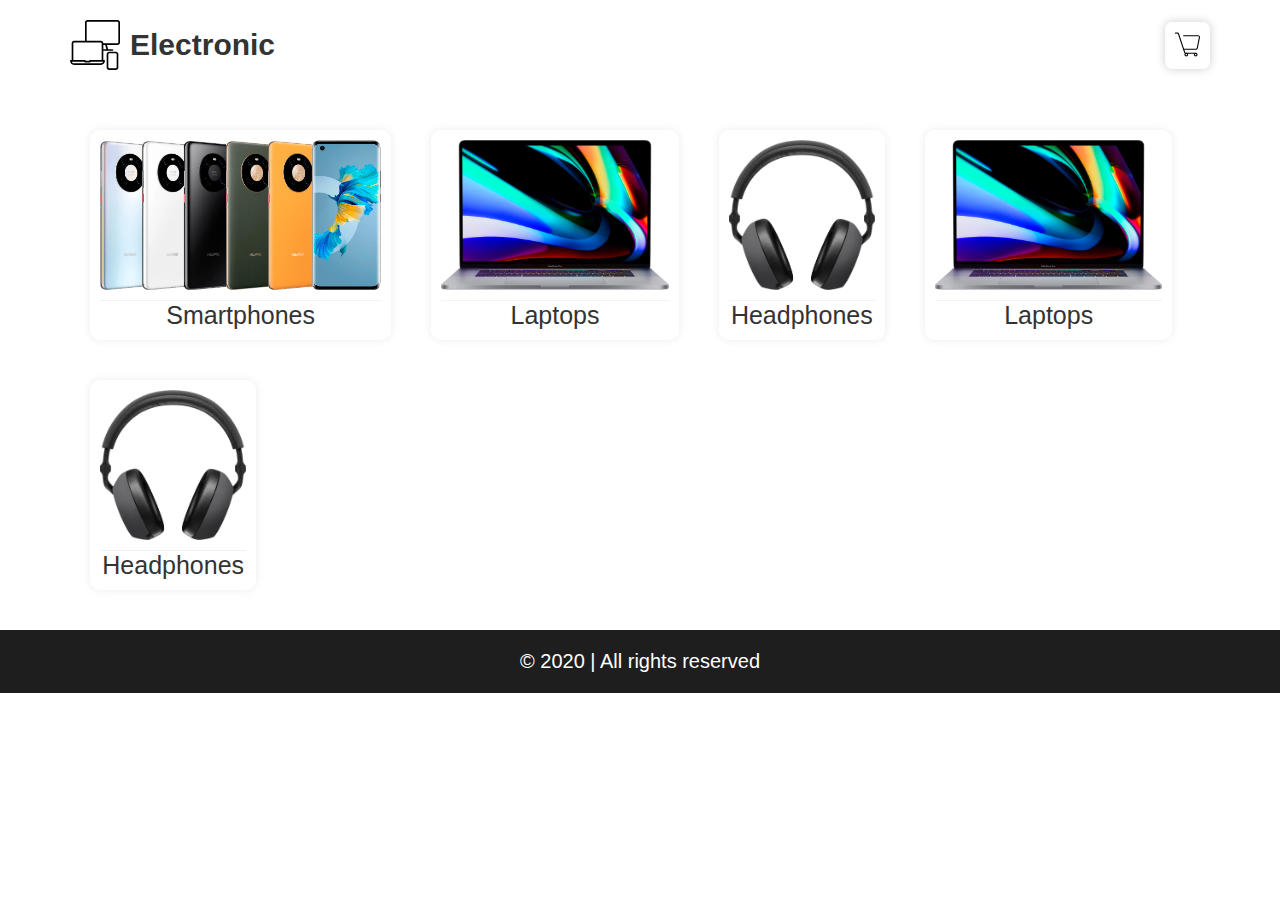
==== index.html @ 08a70909 "Feat(index.html): added index and cards(types for it)" ====
<!DOCTYPE html>
<html lang="en">

<head>
    <meta charset="UTF-8">
    <meta name="viewport" content="width=device-width, initial-scale=1">
    <title>Electronic</title>
    <link rel="stylesheet" href="css/main.css">
    <link rel="stylesheet" href="css/index/index.css">
    <link rel="shortcut icon" type="image/x-icon" href="images/favicon.svg">
</head>

<body>
    <header class="header">
        <div class="container">
            <div class="row">
                <a href="index.html" class="header__logo-link">
                    <img src="images/favicon.svg" class="header__logo">
                    <h2 class="header__title">Electronic</h2>
                </a>
                <a href="cart.html" class="header__cart" id="header__cart">
                    <img src="images/shopping-cart.svg" width="25px">
                </a>
            </div>
        </div>
    </header>
    <main class="main">
        <div class="container">
            <div class="wrapper" id="app">
            </div>
        </div>
    </main>
    <footer class="footer">
        <div class="container">
            © 2020 | All rights reserved
        </div>
    </footer>

    <script src="scripts/index.js"></script>
</body>

</html>
---- css/main.css ----
* {
    font-family: 'Roboto Light', sans-serif;
    font-weight: 300;
    box-sizing: border-box;
    padding: 0;
    margin: 0;
}
body{
    overflow-x: hidden;
}
html{
    font-size: 10px;
}

.header .row
{
    display: -webkit-flex;
    display: -moz-flex;
    display: -ms-flex;
    display: -o-flex;
    display: flex;
    
    -webkit-flex-direction: row;
    -moz-flex-direction: row;
    -ms-flex-direction: row;
    -o-flex-direction: row;
    flex-direction: row;
    
    justify-content: space-between;
    
    width: 100%;
    
    padding: 20px 0;    
    
    -ms-align-items: center;
    align-items: center;
}
.header__logo-link{
    display: -webkit-flex;
    display: -moz-flex;
    display: -ms-flex;
    display: -o-flex;
    display: flex;
    
    -webkit-flex-direction: row;
    -moz-flex-direction: row;
    -ms-flex-direction: row;
    -o-flex-direction: row;
    flex-direction: row;
    
    justify-content: center;
    
    -ms-align-items: center;
    align-items: center;
    
    text-align: center;    
    text-decoration: none;
    
}
.header__logo
{
    width: 50px;
    margin-right: 10px;
}
.header__cart svg
{
    display: block;
    width: inherit;
    height: inherit;
    pointer-events: none;
    background-color: #000;
}
.header__title
{
    margin-right: auto;
    font-weight: 900;
    font-size: 3rem;
    color: #333;
}

.header__cart
{
    cursor: pointer;
    text-decoration: none;
    text-transform: none;
    text-align: center;
    
    margin-left: auto;
    box-shadow: 0 0 10px rgba(0, 0, 0, .2);
    padding: 10px;
    border-radius: 7px;
    
    background-color: #fff;
    
    -webkit-transition: 0.2s all;
    -o-transition: 0.2s all;
    transition: 0.2s all;
}
.header__cart:hover{
    background-color:  #FF4F3B;
}
.header__cart:active{
    transform: scale(0.95);
}
.header__cart img path
{
    fill: red;
    color: red;
}
.container{
    width: 100%;
    max-width: 1200px;
    margin: auto;
    text-align: center;
    
    display: -webkit-flex;
    display: -moz-flex;
    display: -ms-flex;
    display: -o-flex;
    display: flex;
    
    justify-content: center;
    
    -ms-align-items: center;
    align-items: center;
    
    -webkit-flex-direction: column;
    -moz-flex-direction: column;
    -ms-flex-direction: column;
    -o-flex-direction: column;
    flex-direction: column;
}

button:focus{
    outline: none;
}

.footer{
    background-color: #1E1E1E;
    padding: 20px 0;
    margin: auto;
    
    font-size: 2rem;
    text-align: center;
    color: white;
    
    display: -webkit-flex;
    display: -moz-flex;
    display: -ms-flex;
    display: -o-flex;
    display: flex;
    
    justify-content: center;
    
    -ms-align-items: center;
    align-items: center;
    
    text-align: center;
}

@media (max-width: 576px)
{
    .container{
        width: 100%;
        max-width: 100%;
    }
}

@media (max-width: 768px)
{
    .container{
        max-width: 540px;
    }
}

@media (max-width: 992px)
{
    .container{
        max-width: 720px;
    }
}

@media (max-width: 1200px)
{
    .container{
        max-width: 960px;
    }
}

@media (max-width: 1400px)
{
    .container{
        max-width: 1140px;
    }
}

@media (min-width: 1400px)
{
    .container{
        max-width: 1320px;
    }
}
---- css/index/index.css ----
.wrapper{
    display: -webkit-flex;
    display: -moz-flex;
    display: -ms-flex;
    display: -o-flex;
    display: flex;
    
    -webkit-flex-direction: row;
    -moz-flex-direction: row;
    -ms-flex-direction: row;
    -o-flex-direction: row;
    flex-direction: row;
    
    -webkit-flex-wrap: wrap;
    -moz-flex-wrap: wrap;
    -ms-flex-wrap: wrap;
    -o-flex-wrap: wrap;
    flex-wrap: wrap;
    
    width: 100%;
    
    margin: auto;
    
    padding: 20px 0;
}
.card{
    display: -webkit-flex;
    display: -moz-flex;
    display: -ms-flex;
    display: -o-flex;
    display: flex;
    
    -webkit-flex-direction: column;
    -moz-flex-direction: column;
    -ms-flex-direction: column;
    -o-flex-direction: column;
    flex-direction: column;
    
    justify-content: center;
    
    -ms-align-items: center;
    align-items: center;
    text-align: center;
    
    margin: auto;
    margin: 20px;
    
    text-transform: none;
    
    text-decoration: none;
    
    padding: 10px;
    
    cursor: pointer;
    
    -webkit-transition: 0.2s all;
    -o-transition: 0.2s all;
    transition: 0.2s all;
    
     box-shadow: 0 0 10px rgba(0, 0, 0, 0.08);
    border-radius: 10px;
}
.card:hover{
    box-shadow: 0 0 10px rgba(0, 0, 0, 0.1);
}
.card__img{
    height: 150px;
    object-fit: contain;
    overflow: hidden;
}

.card__title{
    width: 100%;
    border-top: 1px solid rgba(0, 0, 0, 0.05);
    color: #333;
    font-size: 2.5rem;
    font-weight: 400;
    margin-top: 10px;
}
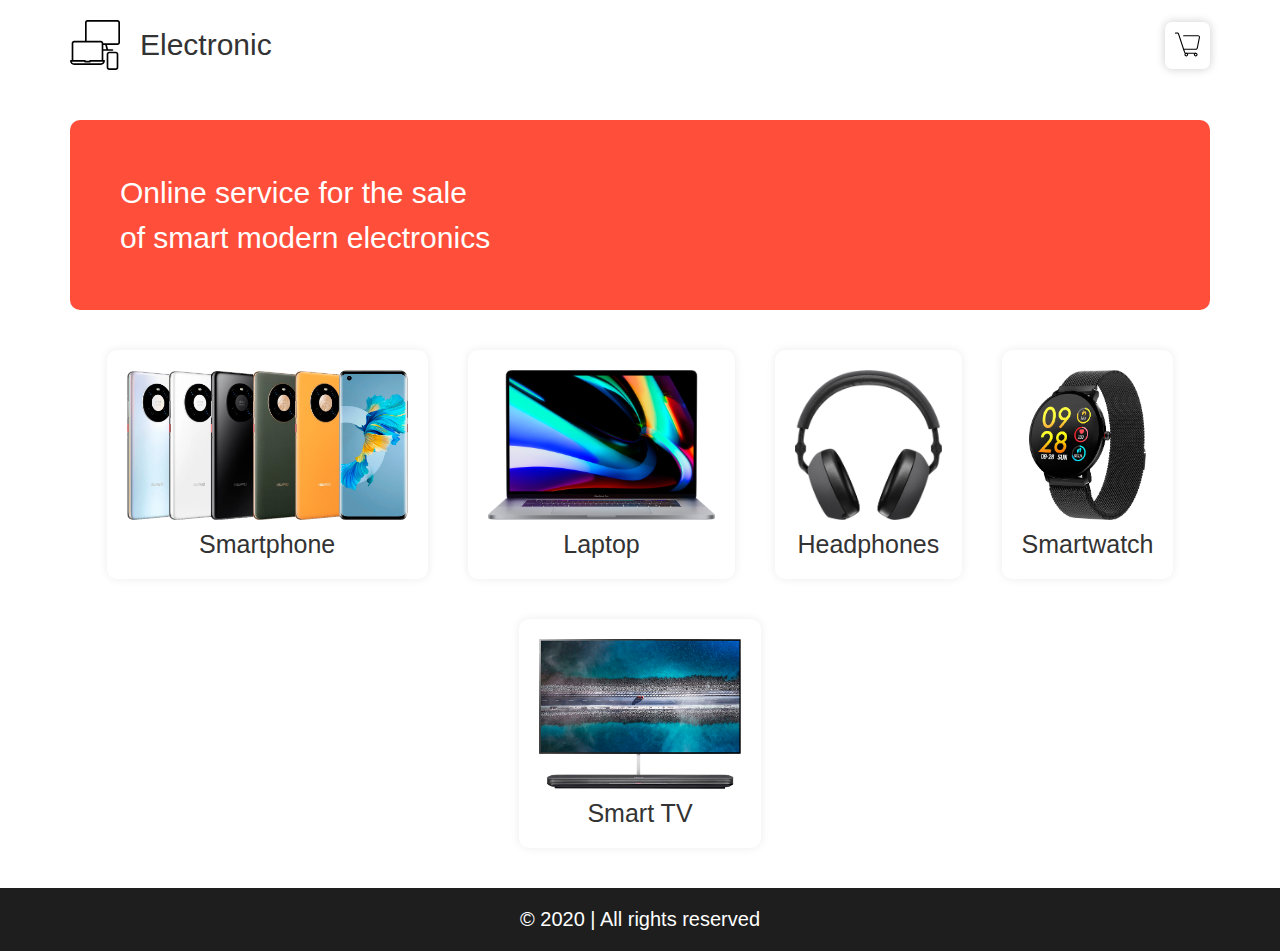
==== commit f576db11: "Fixed lots of styles + adaptives; Added Laptop.json template;" ====
--- a/index.html
+++ b/index.html
@@ -4,7 +4,7 @@
 <head>
     <meta charset="UTF-8">
     <meta name="viewport" content="width=device-width, initial-scale=1">
-    <title>Electronic</title>
+    <title>Electronic. Main</title>
     <link rel="stylesheet" href="css/main.css">
     <link rel="stylesheet" href="css/index/index.css">
     <link rel="shortcut icon" type="image/x-icon" href="images/favicon.svg">
@@ -24,18 +24,28 @@
             </div>
         </div>
     </header>
+
     <main class="main">
         <div class="container">
-            <div class="wrapper" id="app">
+
+            <div class="promo">
+                <div class="promo__title">
+                    Online service for the sale <br>of smart modern electronics
+                </div>
             </div>
+
+            <div class="wrapper" id="app"></div>
+
         </div>
     </main>
+
     <footer class="footer">
         <div class="container">
             © 2020 | All rights reserved
         </div>
     </footer>
 
+
     <script src="scripts/index.js"></script>
 </body>
 
--- a/css/main.css
+++ b/css/main.css
@@ -1,19 +1,75 @@
+/* base settings */
 * {
-    font-family: 'Roboto Light', sans-serif;
-    font-weight: 300;
+    font-family: 'Roboto Condensed', sans-serif;
     box-sizing: border-box;
     padding: 0;
     margin: 0;
 }
+
 body{
     overflow-x: hidden;
 }
+
 html{
     font-size: 10px;
 }
 
-.header .row
-{
+button:focus{
+    outline: none;
+}
+
+.container{ 
+    max-width: 1320px;
+    
+    margin: auto;
+    text-align: center;
+    
+    display: -webkit-flex;
+    display: -moz-flex;
+    display: -ms-flex;
+    display: -o-flex;
+    display: flex;
+    
+    justify-content: center;
+    
+    -ms-align-items: center;
+    align-items: center;
+    
+    -webkit-flex-direction: column;
+    -moz-flex-direction: column;
+    -ms-flex-direction: column;
+    -o-flex-direction: column;
+    flex-direction: column;
+}
+
+.row
+{
+    width: 100%;
+    
+    display: -webkit-flex;
+    display: -moz-flex;
+    display: -ms-flex;
+    display: -o-flex;
+    display: flex;
+    
+    -ms-align-items: center;
+    align-items: center;
+    justify-content: space-around;
+    -webkit-flex-wrap: wrap;
+    -moz-flex-wrap: wrap;
+    -ms-flex-wrap: wrap;
+    -o-flex-wrap: wrap;
+    flex-wrap: wrap;
+
+}
+
+/* styles for all the application*/
+
+.header{
+    padding: 20px 0;
+}
+
+.header__logo-link{
     display: -webkit-flex;
     display: -moz-flex;
     display: -ms-flex;
@@ -26,28 +82,6 @@
     -o-flex-direction: row;
     flex-direction: row;
     
-    justify-content: space-between;
-    
-    width: 100%;
-    
-    padding: 20px 0;    
-    
-    -ms-align-items: center;
-    align-items: center;
-}
-.header__logo-link{
-    display: -webkit-flex;
-    display: -moz-flex;
-    display: -ms-flex;
-    display: -o-flex;
-    display: flex;
-    
-    -webkit-flex-direction: row;
-    -moz-flex-direction: row;
-    -ms-flex-direction: row;
-    -o-flex-direction: row;
-    flex-direction: row;
-    
     justify-content: center;
     
     -ms-align-items: center;
@@ -73,7 +107,8 @@
 .header__title
 {
     margin-right: auto;
-    font-weight: 900;
+    margin-left: 10px;
+    font-weight: 400;
     font-size: 3rem;
     color: #333;
 }
@@ -96,33 +131,34 @@
     -o-transition: 0.2s all;
     transition: 0.2s all;
 }
+
 .header__cart:hover{
     background-color:  #FF4F3B;
 }
+
 .header__cart:active{
     transform: scale(0.95);
 }
-.header__cart img path
-{
-    fill: red;
-    color: red;
-}
-.container{
+.main
+{
+    margin-top: 30px;
+}
+
+.promo{
     width: 100%;
-    max-width: 1200px;
     margin: auto;
-    text-align: center;
-    
-    display: -webkit-flex;
-    display: -moz-flex;
-    display: -ms-flex;
-    display: -o-flex;
-    display: flex;
-    
-    justify-content: center;
-    
-    -ms-align-items: center;
-    align-items: center;
+    padding: 50px;
+    border-radius: 10px;
+    
+    background-color: #FF4F3B;
+    
+    color: white;
+    
+    display: -webkit-flex;
+    display: -moz-flex;
+    display: -ms-flex;
+    display: -o-flex;
+    display: flex;
     
     -webkit-flex-direction: column;
     -moz-flex-direction: column;
@@ -131,11 +167,15 @@
     flex-direction: column;
 }
 
-button:focus{
-    outline: none;
-}
-
+.promo__title{
+    font-size: 3rem;
+    text-align: left;
+    margin-right: auto;
+    line-height: 4.5rem;
+    font-weight: 400;
+}
 .footer{
+    width: 100%;
     background-color: #1E1E1E;
     padding: 20px 0;
     margin: auto;
@@ -158,11 +198,23 @@
     text-align: center;
 }
 
-@media (max-width: 576px)
-{
+/* adaptive */
+
+@media (max-width: 1400px) {
     .container{
-        width: 100%;
-        max-width: 100%;
+        max-width: 1140px;
+    }
+}
+@media (max-width: 1200px) {
+    .container {
+        max-width: 960px;
+    }
+}
+
+@media (max-width: 992px)
+{
+    .container{
+        max-width: 720px;
     }
 }
 
@@ -173,30 +225,14 @@
     }
 }
 
-@media (max-width: 992px)
-{
-    .container{
-        max-width: 720px;
-    }
-}
-
-@media (max-width: 1200px)
-{
-    .container{
-        max-width: 960px;
-    }
-}
-
-@media (max-width: 1400px)
-{
-    .container{
-        max-width: 1140px;
-    }
-}
-
-@media (min-width: 1400px)
-{
-    .container{
-        max-width: 1320px;
-    }
-}+@media (max-width: 576px) {
+    .container {
+        max-width: 90%;
+    }
+}
+
+
+
+
+
+
--- a/css/index/index.css
+++ b/css/index/index.css
@@ -1,27 +1,29 @@
+
+
 .wrapper{
     display: -webkit-flex;
     display: -moz-flex;
     display: -ms-flex;
     display: -o-flex;
     display: flex;
-    
-    -webkit-flex-direction: row;
-    -moz-flex-direction: row;
-    -ms-flex-direction: row;
-    -o-flex-direction: row;
-    flex-direction: row;
-    
+
     -webkit-flex-wrap: wrap;
     -moz-flex-wrap: wrap;
     -ms-flex-wrap: wrap;
     -o-flex-wrap: wrap;
     flex-wrap: wrap;
+
+    align-items: center;
+    justify-content: space-between;
     
-    width: 100%;
-    
-    margin: auto;
+    height: 100%;
     
     padding: 20px 0;
+    
+    -ms-align-items: center;
+    align-items: center;
+    
+    justify-content: center;
 }
 .card{
     display: -webkit-flex;
@@ -49,7 +51,7 @@
     
     text-decoration: none;
     
-    padding: 10px;
+    padding: 20px;
     
     cursor: pointer;
     
@@ -71,9 +73,8 @@
 
 .card__title{
     width: 100%;
-    border-top: 1px solid rgba(0, 0, 0, 0.05);
     color: #333;
     font-size: 2.5rem;
     font-weight: 400;
     margin-top: 10px;
-}+}
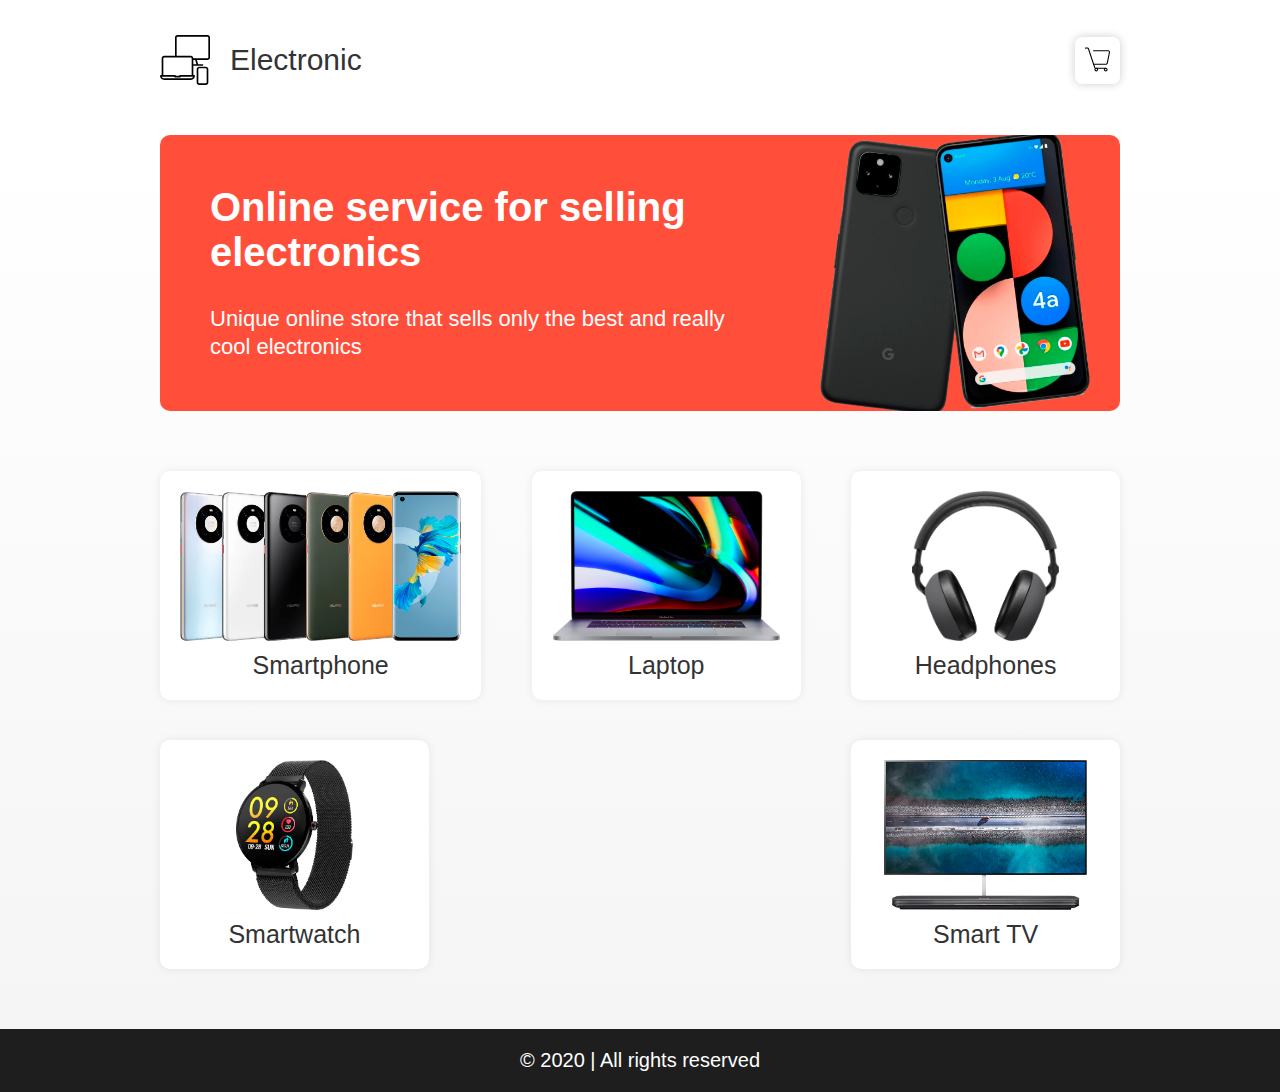
==== commit bc309313: "Beautify Promo section + adaptive" ====
--- a/index.html
+++ b/index.html
@@ -30,8 +30,11 @@
 
             <div class="promo">
                 <div class="promo__title">
-                    Online service for the sale <br>of smart modern electronics
+                    Online service for selling electronics
                 </div>
+                <p class="promo__text">
+                    Unique online store that sells only the best and really cool electronics
+                </p>
             </div>
 
             <div class="wrapper" id="app"></div>
--- a/css/main.css
+++ b/css/main.css
@@ -6,35 +6,36 @@
     margin: 0;
 }
 
-body{
+body {
+    padding-top: 15px;
     overflow-x: hidden;
 }
 
-html{
+html {
     font-size: 10px;
 }
 
-button:focus{
+button:focus {
     outline: none;
 }
 
-.container{ 
+.container {
     max-width: 1320px;
-    
+
     margin: auto;
     text-align: center;
-    
-    display: -webkit-flex;
-    display: -moz-flex;
-    display: -ms-flex;
-    display: -o-flex;
-    display: flex;
-    
+
+    display: -webkit-flex;
+    display: -moz-flex;
+    display: -ms-flex;
+    display: -o-flex;
+    display: flex;
+
     justify-content: center;
-    
-    -ms-align-items: center;
-    align-items: center;
-    
+
+    -ms-align-items: center;
+    align-items: center;
+
     -webkit-flex-direction: column;
     -moz-flex-direction: column;
     -ms-flex-direction: column;
@@ -42,16 +43,15 @@
     flex-direction: column;
 }
 
-.row
-{
-    width: 100%;
-    
-    display: -webkit-flex;
-    display: -moz-flex;
-    display: -ms-flex;
-    display: -o-flex;
-    display: flex;
-    
+.row {
+    width: 100%;
+
+    display: -webkit-flex;
+    display: -moz-flex;
+    display: -ms-flex;
+    display: -o-flex;
+    display: flex;
+
     -ms-align-items: center;
     align-items: center;
     justify-content: space-around;
@@ -65,47 +65,47 @@
 
 /* styles for all the application*/
 
-.header{
+.header {
     padding: 20px 0;
 }
 
-.header__logo-link{
-    display: -webkit-flex;
-    display: -moz-flex;
-    display: -ms-flex;
-    display: -o-flex;
-    display: flex;
-    
+.header__logo-link {
+    display: -webkit-flex;
+    display: -moz-flex;
+    display: -ms-flex;
+    display: -o-flex;
+    display: flex;
+
     -webkit-flex-direction: row;
     -moz-flex-direction: row;
     -ms-flex-direction: row;
     -o-flex-direction: row;
     flex-direction: row;
-    
+
     justify-content: center;
-    
-    -ms-align-items: center;
-    align-items: center;
-    
-    text-align: center;    
+
+    -ms-align-items: center;
+    align-items: center;
+
+    text-align: center;
     text-decoration: none;
-    
-}
-.header__logo
-{
+
+}
+
+.header__logo {
     width: 50px;
     margin-right: 10px;
 }
-.header__cart svg
-{
+
+.header__cart svg {
     display: block;
     width: inherit;
     height: inherit;
     pointer-events: none;
     background-color: #000;
 }
-.header__title
-{
+
+.header__title {
     margin-right: auto;
     margin-left: 10px;
     font-weight: 400;
@@ -113,114 +113,162 @@
     color: #333;
 }
 
-.header__cart
-{
+.header__cart {
     cursor: pointer;
     text-decoration: none;
     text-transform: none;
     text-align: center;
-    
+
     margin-left: auto;
     box-shadow: 0 0 10px rgba(0, 0, 0, .2);
     padding: 10px;
     border-radius: 7px;
-    
+
     background-color: #fff;
-    
+
     -webkit-transition: 0.2s all;
     -o-transition: 0.2s all;
     transition: 0.2s all;
 }
 
-.header__cart:hover{
-    background-color:  #FF4F3B;
-}
-
-.header__cart:active{
+.header__cart:hover {
+    background-color: #FF4F3B;
+}
+
+.header__cart:active {
     transform: scale(0.95);
 }
-.main
-{
+
+.main {
+    width: 100%;
     margin-top: 30px;
-}
-
-.promo{
+    background: linear-gradient(180deg, rgba(245, 245, 245, 0) 1.04%, #f5f5f5 100%)
+}
+
+.wrapper {
+    display: -webkit-flex;
+    display: -moz-flex;
+    display: -ms-flex;
+    display: -o-flex;
+    display: flex;
+
+    -webkit-flex-wrap: wrap;
+    -moz-flex-wrap: wrap;
+    -ms-flex-wrap: wrap;
+    -o-flex-wrap: wrap;
+    flex-wrap: wrap;
+
+    align-items: center;
+    justify-content: space-between;
+
+    -ms-align-items: center;
+    align-items: center;
+    width: 100%;
+
+    margin-top: 40px;
+    margin-bottom: 40px;
+}
+
+.promo {
     width: 100%;
     margin: auto;
     padding: 50px;
     border-radius: 10px;
-    
+
     background-color: #FF4F3B;
-    
+
     color: white;
-    
-    display: -webkit-flex;
-    display: -moz-flex;
-    display: -ms-flex;
-    display: -o-flex;
-    display: flex;
-    
+
+    display: -webkit-flex;
+    display: -moz-flex;
+    display: -ms-flex;
+    display: -o-flex;
+    display: flex;
+
     -webkit-flex-direction: column;
     -moz-flex-direction: column;
     -ms-flex-direction: column;
     -o-flex-direction: column;
     flex-direction: column;
-}
-
-.promo__title{
-    font-size: 3rem;
+
+    background-image: url(../images/bgc.png);
+    background-size: 270px;
+    background-position: right 30px center;
+    background-repeat: no-repeat;
+}
+
+.promo__title {
+    font-size: 4rem;
     text-align: left;
     margin-right: auto;
     line-height: 4.5rem;
-    font-weight: 400;
-}
-.footer{
+    font-weight: 900;
+    max-width: 70%;
+    margin-bottom: 20px;
+}
+
+.promo__text {
+    margin-top: 10px;
+    font-size: 2.2rem;
+    text-align: left;
+    margin-right: auto;
+    line-height: 2.8rem;
+    font-weight: 300;
+    max-width: 550px;
+}
+
+.footer {
     width: 100%;
     background-color: #1E1E1E;
     padding: 20px 0;
     margin: auto;
-    
+
     font-size: 2rem;
     text-align: center;
     color: white;
-    
-    display: -webkit-flex;
-    display: -moz-flex;
-    display: -ms-flex;
-    display: -o-flex;
-    display: flex;
-    
+
+    display: -webkit-flex;
+    display: -moz-flex;
+    display: -ms-flex;
+    display: -o-flex;
+    display: flex;
+
     justify-content: center;
-    
-    -ms-align-items: center;
-    align-items: center;
-    
+
+    -ms-align-items: center;
+    align-items: center;
+
     text-align: center;
 }
 
 /* adaptive */
 
 @media (max-width: 1400px) {
-    .container{
+    .container {
         max-width: 1140px;
     }
 }
+
+@media (max-width: 1366px) {
+    .container {
+        max-width: 960px;
+    }
+}
+
 @media (max-width: 1200px) {
     .container {
-        max-width: 960px;
-    }
-}
-
-@media (max-width: 992px)
-{
-    .container{
+        max-width: 940px;
+    }
+}
+
+@media (max-width: 992px) {
+    .container {
         max-width: 720px;
     }
 }
 
-@media (max-width: 768px)
-{
-    .container{
+@media (max-width: 768px) {
+    .container {
         max-width: 540px;
     }
 }
@@ -229,10 +277,14 @@
     .container {
         max-width: 90%;
     }
-}
-
-
-
-
-
-
+
+    .promo {
+        background-size: 250px;
+        background-position: right 10px center;
+    }
+    .promo__title{
+        font-size: 3rem;
+    }
+    .promo__text{
+        max-width: 200px;
+    }
--- a/css/index/index.css
+++ b/css/index/index.css
@@ -1,31 +1,5 @@
-
-
-.wrapper{
-    display: -webkit-flex;
-    display: -moz-flex;
-    display: -ms-flex;
-    display: -o-flex;
-    display: flex;
-
-    -webkit-flex-wrap: wrap;
-    -moz-flex-wrap: wrap;
-    -ms-flex-wrap: wrap;
-    -o-flex-wrap: wrap;
-    flex-wrap: wrap;
-
-    align-items: center;
-    justify-content: space-between;
-    
-    height: 100%;
-    
-    padding: 20px 0;
-    
-    -ms-align-items: center;
-    align-items: center;
-    
-    justify-content: center;
-}
 .card{
+    background-color: white;
     display: -webkit-flex;
     display: -moz-flex;
     display: -ms-flex;
@@ -45,7 +19,7 @@
     text-align: center;
     
     margin: auto;
-    margin: 20px;
+    margin: 20px 0;
     
     text-transform: none;
     
@@ -59,8 +33,10 @@
     -o-transition: 0.2s all;
     transition: 0.2s all;
     
-     box-shadow: 0 0 10px rgba(0, 0, 0, 0.08);
+    box-shadow: 0 0 10px rgba(0, 0, 0, 0.08);
     border-radius: 10px;
+    
+    flex-basis: 28%;
 }
 .card:hover{
     box-shadow: 0 0 10px rgba(0, 0, 0, 0.1);
@@ -78,3 +54,20 @@
     font-weight: 400;
     margin-top: 10px;
 }
+
+@media (orientation: portrait)
+{
+    .card{
+        margin: auto;
+        flex-basis: 48%;
+        width: 48%;
+        margin-top: 10px;
+    }
+    .card__img
+    {
+        width: 100%;
+        height: 150px;
+        object-fit: contain;
+        overflow: hidden;
+    }
+}
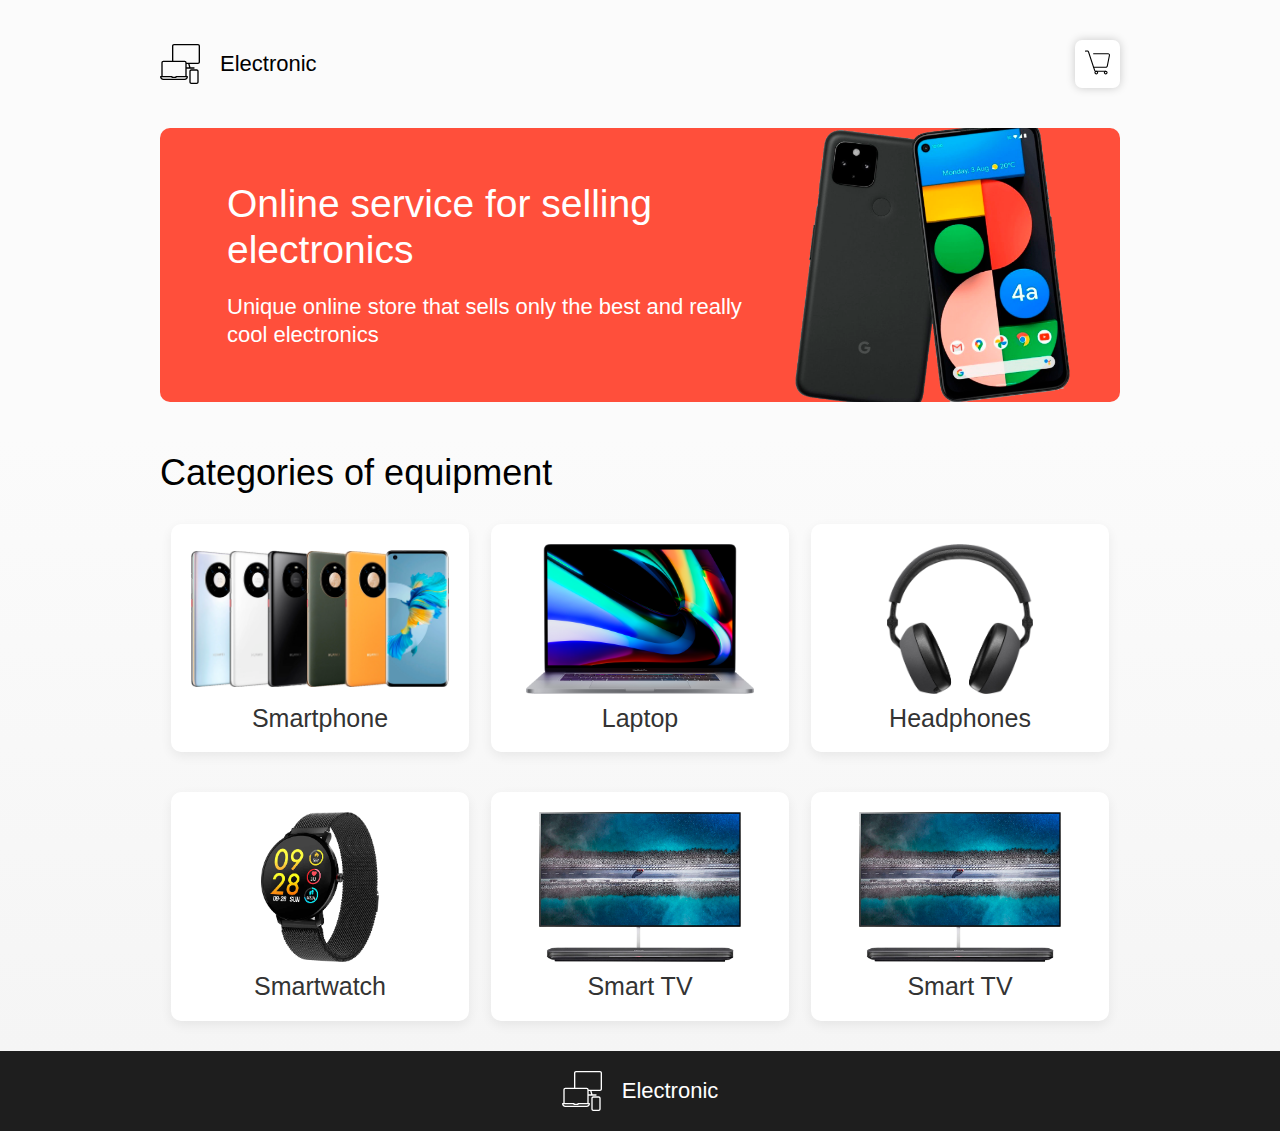
==== commit 3ea35009: "Adaptive for everyone + addings to smrtphone & laptop . json" ====
--- a/index.html
+++ b/index.html
@@ -6,7 +6,7 @@
     <meta name="viewport" content="width=device-width, initial-scale=1">
     <title>Electronic. Main</title>
     <link rel="stylesheet" href="css/main.css">
-    <link rel="stylesheet" href="css/index/index.css">
+    <link rel="stylesheet" href="css/index.css">
     <link rel="shortcut icon" type="image/x-icon" href="images/favicon.svg">
 </head>
 
@@ -24,27 +24,37 @@
             </div>
         </div>
     </header>
-
-    <main class="main">
-        <div class="container">
-
-            <div class="promo">
+    <div class="container">
+        <div class="promo">
+            <div class="promo__text">
                 <div class="promo__title">
                     Online service for selling electronics
                 </div>
-                <p class="promo__text">
+                <p class="promo__description">
                     Unique online store that sells only the best and really cool electronics
                 </p>
             </div>
-
+        </div>
+    </div>
+    <main class="main">
+        <div class="container">
+            <div class="main__heading">
+                <h2 class="main__title">Categories of equipment</h2>
+            </div>
+        </div>
+        <div class="container">
             <div class="wrapper" id="app"></div>
-
         </div>
     </main>
 
     <footer class="footer">
         <div class="container">
-            © 2020 | All rights reserved
+            <div class="row">
+                <a href="index.html" class="header__logo-link">
+                    <img src="images/favicon-white.svg" class="header__logo">
+                    <h2 class="header__title">Electronic</h2>
+                </a>
+            </div>
         </div>
     </footer>
 
--- a/css/main.css
+++ b/css/main.css
@@ -1,4 +1,4 @@
-/* base settings */
+/* base application settings */
 * {
     font-family: 'Roboto Condensed', sans-serif;
     box-sizing: border-box;
@@ -7,12 +7,14 @@
 }
 
 body {
-    padding-top: 15px;
-    overflow-x: hidden;
+    background-color: #FBFBFB;
+    padding-top: 20px;
 }
 
 html {
     font-size: 10px;
+    line-height: 1.15;
+    -webkit-text-size-adjust: 100%;
 }
 
 button:focus {
@@ -20,27 +22,25 @@
 }
 
 .container {
-    max-width: 1320px;
-
+    max-width: 1200px;
     margin: auto;
-    text-align: center;
-
-    display: -webkit-flex;
-    display: -moz-flex;
-    display: -ms-flex;
-    display: -o-flex;
-    display: flex;
-
-    justify-content: center;
-
-    -ms-align-items: center;
-    align-items: center;
+
+    display: -webkit-flex;
+    display: -moz-flex;
+    display: -ms-flex;
+    display: -o-flex;
+    display: flex;
 
     -webkit-flex-direction: column;
     -moz-flex-direction: column;
     -ms-flex-direction: column;
     -o-flex-direction: column;
     flex-direction: column;
+
+    justify-content: center;
+
+    -ms-align-items: center;
+    align-items: center;
 }
 
 .row {
@@ -54,19 +54,24 @@
 
     -ms-align-items: center;
     align-items: center;
+
     justify-content: space-around;
+
     -webkit-flex-wrap: wrap;
     -moz-flex-wrap: wrap;
     -ms-flex-wrap: wrap;
     -o-flex-wrap: wrap;
     flex-wrap: wrap;
-
-}
+}
+
 
 /* styles for all the application*/
 
 .header {
+    width: 100%;
+    margin: auto;
     padding: 20px 0;
+    margin-bottom: 20px;
 }
 
 .header__logo-link {
@@ -89,28 +94,19 @@
 
     text-align: center;
     text-decoration: none;
-
 }
 
 .header__logo {
-    width: 50px;
+    width: 40px;
     margin-right: 10px;
-}
-
-.header__cart svg {
-    display: block;
-    width: inherit;
-    height: inherit;
-    pointer-events: none;
-    background-color: #000;
 }
 
 .header__title {
     margin-right: auto;
     margin-left: 10px;
-    font-weight: 400;
-    font-size: 3rem;
-    color: #333;
+    font-weight: 300;
+    font-size: 2.2rem;
+    color: #000;
 }
 
 .header__cart {
@@ -145,7 +141,94 @@
     background: linear-gradient(180deg, rgba(245, 245, 245, 0) 1.04%, #f5f5f5 100%)
 }
 
+.promo {
+    width: 100%;
+    background-color: #FF4F3B;
+
+    padding: 53px 67px;
+    border-radius: 10px; 
+    background-image: url(../images/bgc.png);
+    background-position: center right 50px;
+    background-repeat: no-repeat;
+
+    -webkit-background-size: 275px;
+    background-size: 275px;
+
+    color: white;
+}
+
+.promo__text {
+    text-align: left;
+    max-width: 550px;
+}
+
+.promo__title {
+    margin-bottom: 20px;
+
+    font-weight: 500;
+    font-size: 39px;
+    line-height: 46px;
+}
+
+.promo__description {
+    font-weight: 300;
+    font-size: 2.2rem;
+    line-height: 2.8rem;
+}
+
+.main__heading {
+    margin-top: 20px;
+    width: 100%;
+    display: -webkit-flex;
+    display: -moz-flex;
+    display: -ms-flex;
+    display: -o-flex;
+    display: flex;
+
+    -ms-align-items: center;
+    align-items: center;
+}
+
+.main__title {
+    font-weight: 400;
+    font-size: 3.6rem;
+    line-height: 4.2rem;
+
+    color: #000000;
+    margin-right: auto;
+}
+
+.main__back{
+    cursor: pointer;
+    text-decoration: none;
+    text-transform: none;
+    text-align: center;
+
+    margin-right: auto;
+    box-shadow: 0 0 10px rgba(0, 0, 0, .2);
+    padding: 10px;
+    border: none;
+    border-radius: 7px;
+
+    background-color: #fff;
+
+    -webkit-transition: 0.2s all;
+    -o-transition: 0.2s all;
+    transition: 0.2s all;
+    
+    font-size: 1.8rem;
+}
+
+.main__back:hover {
+    background-color: #FF4F3B;
+    color: white;
+}
+.main__back:active {
+    transform: scale(0.95);
+}
 .wrapper {
+    width: 100%;
+    
     display: -webkit-flex;
     display: -moz-flex;
     display: -ms-flex;
@@ -163,58 +246,8 @@
 
     -ms-align-items: center;
     align-items: center;
-    width: 100%;
-
-    margin-top: 40px;
-    margin-bottom: 40px;
-}
-
-.promo {
-    width: 100%;
-    margin: auto;
-    padding: 50px;
-    border-radius: 10px;
-
-    background-color: #FF4F3B;
-
-    color: white;
-
-    display: -webkit-flex;
-    display: -moz-flex;
-    display: -ms-flex;
-    display: -o-flex;
-    display: flex;
-
-    -webkit-flex-direction: column;
-    -moz-flex-direction: column;
-    -ms-flex-direction: column;
-    -o-flex-direction: column;
-    flex-direction: column;
-
-    background-image: url(../images/bgc.png);
-    background-size: 270px;
-    background-position: right 30px center;
-    background-repeat: no-repeat;
-}
-
-.promo__title {
-    font-size: 4rem;
-    text-align: left;
-    margin-right: auto;
-    line-height: 4.5rem;
-    font-weight: 900;
-    max-width: 70%;
-    margin-bottom: 20px;
-}
-
-.promo__text {
-    margin-top: 10px;
-    font-size: 2.2rem;
-    text-align: left;
-    margin-right: auto;
-    line-height: 2.8rem;
-    font-weight: 300;
-    max-width: 550px;
+
+    padding: 10px 0;
 }
 
 .footer {
@@ -241,6 +274,13 @@
     text-align: center;
 }
 
+img {
+    fill: red;
+}
+.footer .header__title{
+    color: white;
+}
+
 /* adaptive */
 
 @media (max-width: 1400px) {
@@ -265,11 +305,40 @@
     .container {
         max-width: 720px;
     }
+
+    .promo {
+        background-position: center right;
+        padding: 30px 40px;
+        -webkit-background-size: 200px;
+        background-size: 200px;
+    }
+
+    .promo__text {
+        max-width: 400px;
+    }
+
+    .promo__title {
+        font-size: 3rem;
+    }
+
+    .promo__description {
+        font-size: 1.6rem;
+    }
 }
 
 @media (max-width: 768px) {
     .container {
         max-width: 540px;
+    }
+
+    .promo__text {
+        max-width: 350px;
+    }
+
+    .promo {
+        background-position: center right;
+        -webkit-background-size: 200px;
+        background-size: 200px;
     }
 }
 
@@ -282,9 +351,14 @@
         background-size: 250px;
         background-position: right 10px center;
     }
-    .promo__title{
-        font-size: 3rem;
-    }
-    .promo__text{
-        max-width: 200px;
-    }
+
+    .promo {
+        padding: 20px 30px;
+        -webkit-background-size: 150px;
+        background-size: 150px;
+    }
+
+    .promo__text {
+        max-width: 250px;
+    }
+}
--- a/css/index.css
+++ b/css/index.css
@@ -0,0 +1,84 @@
+.card {
+    flex-basis: 31%;
+    width: 31%;
+    
+    background-color: white;
+    display: -webkit-flex;
+    display: -moz-flex;
+    display: -ms-flex;
+    display: -o-flex;
+    display: flex;
+
+    -webkit-flex-direction: column;
+    -moz-flex-direction: column;
+    -ms-flex-direction: column;
+    -o-flex-direction: column;
+    flex-direction: column;
+
+    justify-content: center;
+
+    -ms-align-items: center;
+    align-items: center;
+    
+    text-align: center;
+
+    margin: 20px auto;
+
+    text-transform: none;
+    text-decoration: none;
+
+    padding: 20px;
+
+    cursor: pointer;
+
+    -webkit-transition: 0.2s all;
+    -o-transition: 0.2s all;
+    transition: 0.2s all;
+
+    box-shadow: 0 4px 12px rgba(0, 0, 0, 0.065);
+    border-radius: 10px;
+}
+
+.card:hover {
+    box-shadow: 0px 7px 7px rgba(0, 0, 0, 0.15);
+    cursor: pointer;
+}
+
+.card__img {
+    width: 100%;
+    height: 150px;
+    object-fit: contain;
+    overflow: hidden;
+}
+
+.card__title {
+    width: 100%;
+    color: #333;
+    font-size: 2.5rem;
+    font-weight: 400;
+    margin-top: 10px;
+}
+
+@media (max-width: 768px) {
+    .card {
+        flex-basis: 48%;
+        width: 48%;
+        margin-top: 10px;
+    }
+}
+
+@media (max-width: 578px) {
+    .card {
+        flex-basis: 48%;
+        width: 48%;
+    }
+}
+
+@media (orientation: portrait) {
+    .card {
+        margin: auto;
+        flex-basis: 48%;
+        width: 48%;
+        margin-top: 10px;
+    }
+}
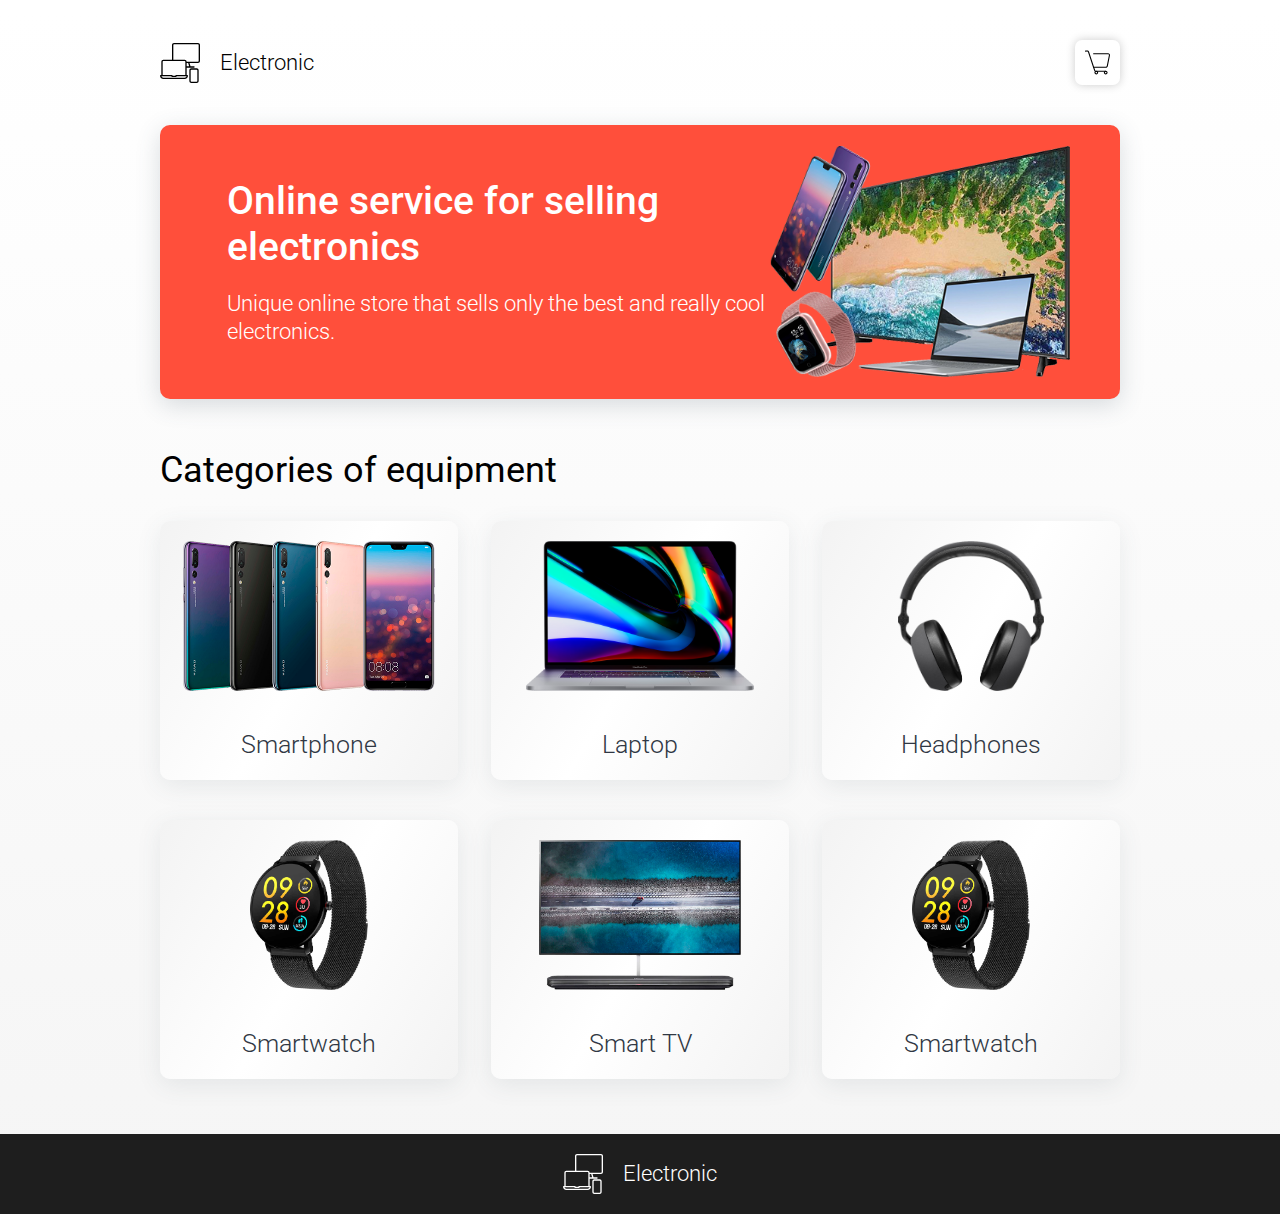
==== commit 5753c1f3: "Added cart, new design" ====
--- a/index.html
+++ b/index.html
@@ -4,48 +4,49 @@
 <head>
     <meta charset="UTF-8">
     <meta name="viewport" content="width=device-width, initial-scale=1">
+
     <title>Electronic. Main</title>
+
+    <link rel="preconnect" href="https://fonts.gstatic.com">
+    <link href="https://fonts.googleapis.com/css2?family=Roboto:wght@100;300;400;500;700;900&display=swap" rel="stylesheet">
     <link rel="stylesheet" href="css/main.css">
     <link rel="stylesheet" href="css/index.css">
     <link rel="shortcut icon" type="image/x-icon" href="images/favicon.svg">
 </head>
 
 <body>
-    <header class="header">
-        <div class="container">
+    <div class="container">
+        <header class="header">
             <div class="row">
                 <a href="index.html" class="header__logo-link">
                     <img src="images/favicon.svg" class="header__logo">
                     <h2 class="header__title">Electronic</h2>
                 </a>
-                <a href="cart.html" class="header__cart" id="header__cart">
+                <a href="cart.html" class="header__cart button" id="header__cart">
                     <img src="images/shopping-cart.svg" width="25px">
                 </a>
             </div>
-        </div>
-    </header>
-    <div class="container">
+        </header>
+
         <div class="promo">
             <div class="promo__text">
-                <div class="promo__title">
+                <h2 class="promo__title">
                     Online service for selling electronics
-                </div>
+                </h2>
                 <p class="promo__description">
-                    Unique online store that sells only the best and really cool electronics
+                    Unique online store that sells only the best and really cool electronics.
                 </p>
             </div>
         </div>
-    </div>
-    <main class="main">
-        <div class="container">
+
+        <main class="main">
             <div class="main__heading">
                 <h2 class="main__title">Categories of equipment</h2>
             </div>
-        </div>
-        <div class="container">
+
             <div class="wrapper" id="app"></div>
-        </div>
-    </main>
+        </main>
+    </div>
 
     <footer class="footer">
         <div class="container">
--- a/css/main.css
+++ b/css/main.css
@@ -1,14 +1,15 @@
 /* base application settings */
 * {
-    font-family: 'Roboto Condensed', sans-serif;
     box-sizing: border-box;
     padding: 0;
     margin: 0;
+
+    font-family: 'Roboto', sans-serif;
 }
 
 body {
-    background-color: #FBFBFB;
     padding-top: 20px;
+    background: linear-gradient(180deg, rgba(245, 245, 245, 0) 1.04%, #f5f5f5 100%);
 }
 
 html {
@@ -19,6 +20,46 @@
 
 button:focus {
     outline: none;
+}
+
+.button {
+    display: -webkit-flex;
+    display: -moz-flex;
+    display: -ms-flex;
+    display: -o-flex;
+    display: flex;
+
+    -ms-align-items: center;
+    align-items: center;
+    justify-content: center;
+    text-align: center;
+    padding: 10px;
+
+    background: none;
+    border: none;
+    color: #FF4F3B;
+
+    background-color: #fff;
+    color: #FF4F3B;
+    box-shadow: 0 0 10px rgba(0, 0, 0, .1);
+    border-radius: 7px;
+
+    font-weight: 500;
+
+    -webkit-transition: 0.3s all;
+    -o-transition: 0.3s all;
+    transition: 0.3s all;
+
+    cursor: pointer;
+}
+
+.button:hover {
+    background-color: #FF4F3B;
+    color: white;
+}
+
+.button:active {
+    transform: scale(0.95);
 }
 
 .container {
@@ -38,7 +79,6 @@
     flex-direction: column;
 
     justify-content: center;
-
     -ms-align-items: center;
     align-items: center;
 }
@@ -65,7 +105,7 @@
 }
 
 
-/* styles for all the application*/
+/* styles for the application UI components */
 
 .header {
     width: 100%;
@@ -88,11 +128,11 @@
     flex-direction: row;
 
     justify-content: center;
-
     -ms-align-items: center;
     align-items: center;
 
     text-align: center;
+
     text-decoration: none;
 }
 
@@ -110,21 +150,22 @@
 }
 
 .header__cart {
-    cursor: pointer;
     text-decoration: none;
     text-transform: none;
     text-align: center;
 
     margin-left: auto;
+
     box-shadow: 0 0 10px rgba(0, 0, 0, .2);
     padding: 10px;
     border-radius: 7px;
-
     background-color: #fff;
 
     -webkit-transition: 0.2s all;
     -o-transition: 0.2s all;
     transition: 0.2s all;
+
+    cursor: pointer;
 }
 
 .header__cart:hover {
@@ -138,23 +179,23 @@
 .main {
     width: 100%;
     margin-top: 30px;
-    background: linear-gradient(180deg, rgba(245, 245, 245, 0) 1.04%, #f5f5f5 100%)
+    padding-bottom: 25px;
 }
 
 .promo {
     width: 100%;
-    background-color: #FF4F3B;
-
     padding: 53px 67px;
-    border-radius: 10px; 
+
+    border-radius: 10px;
     background-image: url(../images/bgc.png);
     background-position: center right 50px;
     background-repeat: no-repeat;
-
-    -webkit-background-size: 275px;
-    background-size: 275px;
+    background-color: #FF4F3B;
+    -webkit-background-size: 300px;
+    background-size: 300px;
 
     color: white;
+    box-shadow: 0 6px 24px 0 rgba(67, 86, 100, .2);
 }
 
 .promo__text {
@@ -166,8 +207,8 @@
     margin-bottom: 20px;
 
     font-weight: 500;
-    font-size: 39px;
-    line-height: 46px;
+    font-size: 3.9rem;
+    line-height: 4.6rem;
 }
 
 .promo__description {
@@ -198,37 +239,21 @@
     margin-right: auto;
 }
 
-.main__back{
-    cursor: pointer;
+.main__back {
+    margin-right: auto;
+    font-size: 1.5rem;
+    font-weight: 300;
     text-decoration: none;
     text-transform: none;
-    text-align: center;
-
-    margin-right: auto;
-    box-shadow: 0 0 10px rgba(0, 0, 0, .2);
-    padding: 10px;
-    border: none;
-    border-radius: 7px;
-
-    background-color: #fff;
-
-    -webkit-transition: 0.2s all;
-    -o-transition: 0.2s all;
-    transition: 0.2s all;
-    
-    font-size: 1.8rem;
-}
-
-.main__back:hover {
-    background-color: #FF4F3B;
-    color: white;
-}
+}
+
 .main__back:active {
     transform: scale(0.95);
 }
+
 .wrapper {
     width: 100%;
-    
+
     display: -webkit-flex;
     display: -moz-flex;
     display: -ms-flex;
@@ -277,7 +302,8 @@
 img {
     fill: red;
 }
-.footer .header__title{
+
+.footer .header__title {
     color: white;
 }
 
@@ -298,6 +324,14 @@
 @media (max-width: 1200px) {
     .container {
         max-width: 940px;
+    }
+
+    .promo__title {
+        font-size: 3.2rem;
+    }
+
+    .promo__description {
+        font-size: 1.8rem;
     }
 }
 
@@ -322,7 +356,7 @@
     }
 
     .promo__description {
-        font-size: 1.6rem;
+        font-size: 1.5rem;
     }
 }
 
@@ -342,14 +376,9 @@
     }
 }
 
-@media (max-width: 576px) {
+@media (max-width: 578px) {
     .container {
         max-width: 90%;
-    }
-
-    .promo {
-        background-size: 250px;
-        background-position: right 10px center;
     }
 
     .promo {
@@ -359,6 +388,14 @@
     }
 
     .promo__text {
-        max-width: 250px;
-    }
-}
+        max-width: 220px;
+    }
+
+    .promo__title {
+        font-size: 2.5rem;
+    }
+
+    .promo__description {
+        font-size: 1.2rem;
+    }
+}
--- a/css/index.css
+++ b/css/index.css
@@ -1,8 +1,5 @@
 .card {
     flex-basis: 31%;
-    width: 31%;
-    
-    background-color: white;
     display: -webkit-flex;
     display: -moz-flex;
     display: -ms-flex;
@@ -16,31 +13,28 @@
     flex-direction: column;
 
     justify-content: center;
-
     -ms-align-items: center;
     align-items: center;
-    
     text-align: center;
 
-    margin: 20px auto;
+    margin: 20px 0;
+    padding: 20px;
 
     text-transform: none;
     text-decoration: none;
-
-    padding: 20px;
-
-    cursor: pointer;
 
     -webkit-transition: 0.2s all;
     -o-transition: 0.2s all;
     transition: 0.2s all;
 
-    box-shadow: 0 4px 12px rgba(0, 0, 0, 0.065);
+    background: linear-gradient(120deg, #f3f3f3, #fff, #f3f3f3);
+    box-shadow: 0 6px 24px 0 rgba(67, 86, 100, .1);
     border-radius: 10px;
+    color: #757575;
 }
 
-.card:hover {
-    box-shadow: 0px 7px 7px rgba(0, 0, 0, 0.15);
+.card:hover .card__title {
+    color: #FF4F3B;
     cursor: pointer;
 }
 
@@ -53,10 +47,15 @@
 
 .card__title {
     width: 100%;
-    color: #333;
+    margin-top: 40px;
+
+    color: rgb(48, 56, 68);
     font-size: 2.5rem;
-    font-weight: 400;
-    margin-top: 10px;
+    font-weight: 300;
+
+    -webkit-transition: 0.2s all;
+    -o-transition: 0.2s all;
+    transition: 0.2s all;
 }
 
 @media (max-width: 768px) {
@@ -72,13 +71,29 @@
         flex-basis: 48%;
         width: 48%;
     }
+
+    .card__title {
+        margin: auto;
+        margin-top: 10px;
+        text-align: center;
+        width: 100%;
+        flex-basis: 100%;
+
+        font-size: 2rem;
+    }
 }
 
 @media (orientation: portrait) {
     .card {
-        margin: auto;
         flex-basis: 48%;
         width: 48%;
         margin-top: 10px;
     }
+
+    .card__title {
+        margin: auto;
+        text-align: center;
+        width: 100%;
+        flex-basis: 100%;
+    }
 }
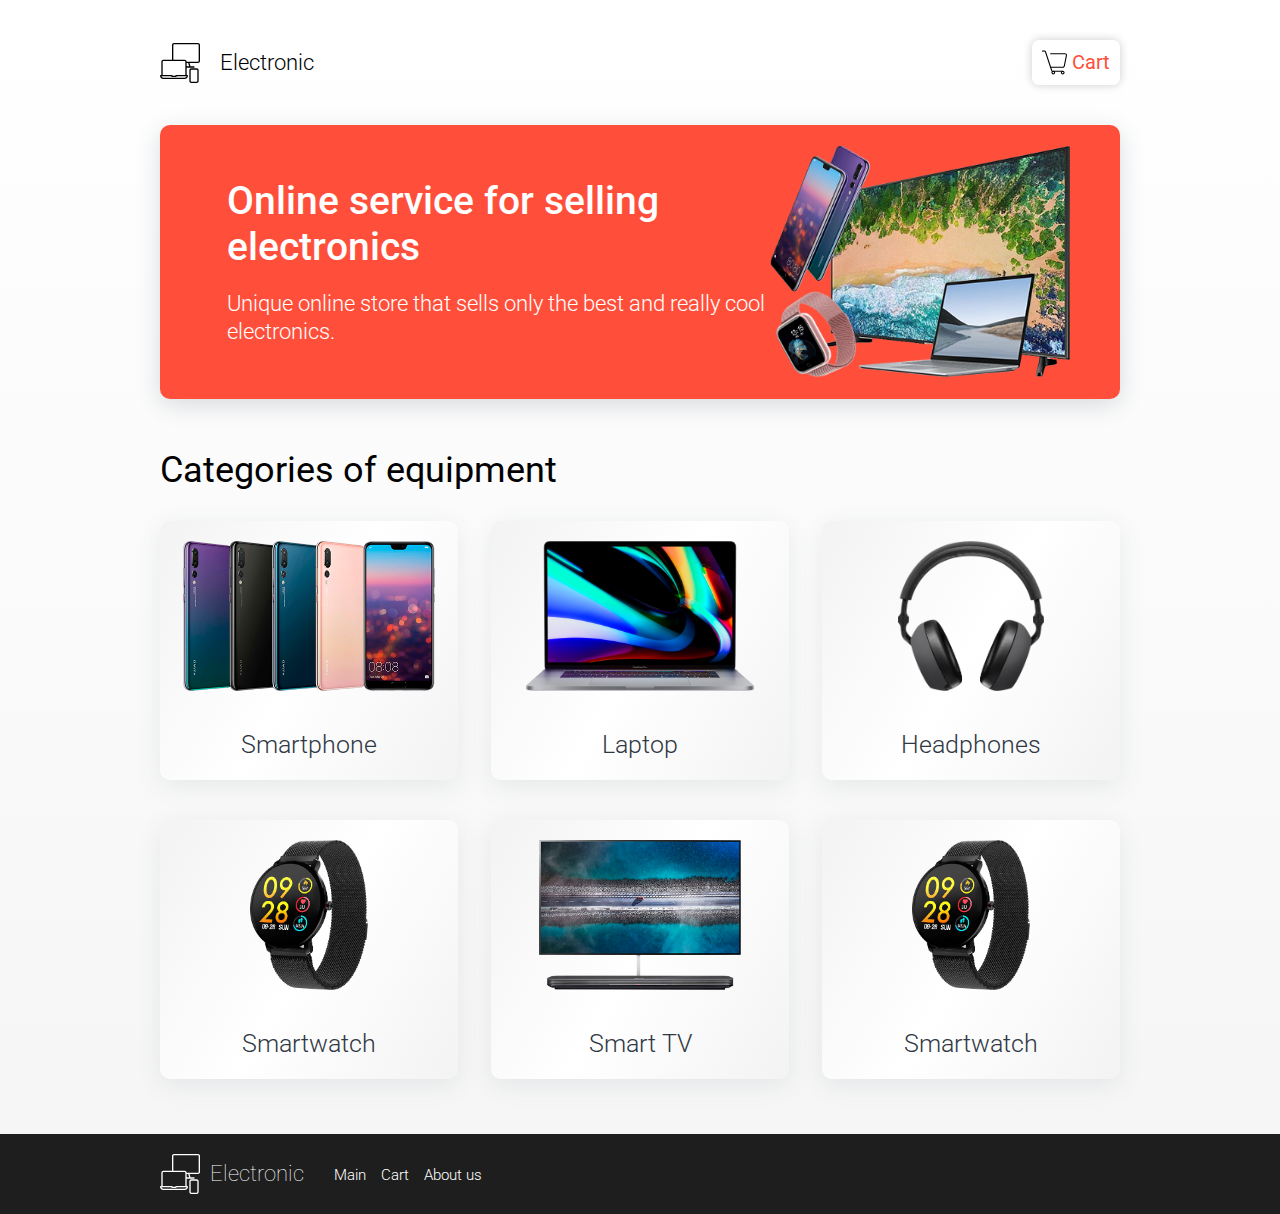
==== commit 6ab60449: "Header, footer. Cart features" ====
--- a/index.html
+++ b/index.html
@@ -22,8 +22,9 @@
                     <img src="images/favicon.svg" class="header__logo">
                     <h2 class="header__title">Electronic</h2>
                 </a>
-                <a href="cart.html" class="header__cart button" id="header__cart">
+                <a href="cart.html" class="header__cart button">
                     <img src="images/shopping-cart.svg" width="25px">
+                    <span class="header__cart-name">Cart</span>
                 </a>
             </div>
         </header>
@@ -48,16 +49,25 @@
         </main>
     </div>
 
-    <footer class="footer">
+    <div class="footer-wrap" style="background-color: #1E1E1E; width: 100%;">
         <div class="container">
-            <div class="row">
-                <a href="index.html" class="header__logo-link">
-                    <img src="images/favicon-white.svg" class="header__logo">
-                    <h2 class="header__title">Electronic</h2>
-                </a>
-            </div>
+            <footer class="footer">
+
+                <div class="row">
+                    <a href="index.html" class="header__logo-link">
+                        <img src="images/favicon-white.svg" class="header__logo">
+                        <h2 class="header__title">Electronic</h2>
+                    </a>
+                    <div class="footer__links">
+                        <a href="index.html" class="footer__link">Main</a>
+                        <a href="cart.html" class="footer__link">Cart</a>
+                        <a href="cart.html" class="footer__link">About us</a>
+                    </div>
+                </div>
+
+            </footer>
         </div>
-    </footer>
+    </div>
 
 
     <script src="scripts/index.js"></script>
--- a/css/main.css
+++ b/css/main.css
@@ -168,6 +168,12 @@
     cursor: pointer;
 }
 
+.header__cart-name
+{
+    font-size: 2rem;
+    margin-left: 5px;
+    font-weight: 400;
+}
 .header__cart:hover {
     background-color: #FF4F3B;
 }
@@ -297,16 +303,49 @@
     align-items: center;
 
     text-align: center;
-}
-
-img {
-    fill: red;
-}
+    
+    font-weight: 100;
+}
+
+.footer .row
+{
+    justify-content: flex-start;
+    width: 100%;
+    flex-basis: 100%;
+}
+
 
 .footer .header__title {
     color: white;
-}
-
+    font-weight: 100;
+    
+    margin-right: auto;
+}
+
+.footer .header__logo
+{
+    margin-right: 0;
+}
+.footer__links
+{
+    margin-left: 30px;
+}
+
+.footer__link
+{
+    color: white;
+    font-weight: 300;
+    font-size: 1.5rem;
+    text-transform: none;
+    text-decoration: none;
+    margin: auto;
+    margin-right: 10px;
+}
+
+.footer__link:last-child
+{
+    margin-right: 0;
+}
 /* adaptive */
 
 @media (max-width: 1400px) {
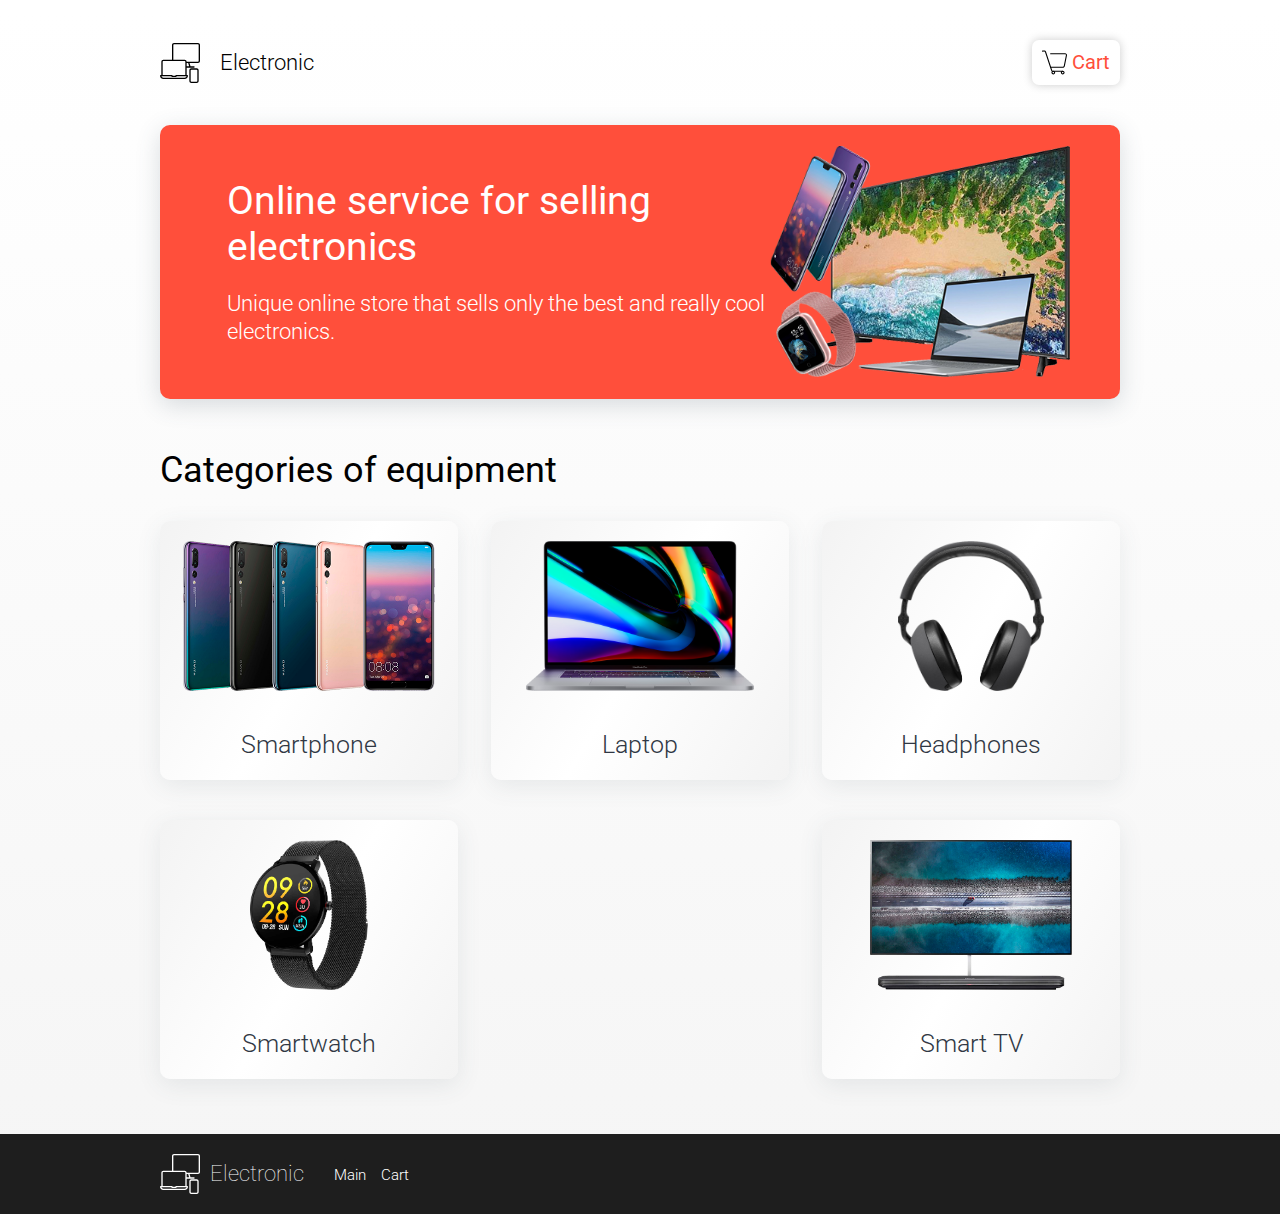
==== commit 09155f3d: "Added json TV & headphones. Some changes" ====
--- a/index.html
+++ b/index.html
@@ -61,7 +61,6 @@
                     <div class="footer__links">
                         <a href="index.html" class="footer__link">Main</a>
                         <a href="cart.html" class="footer__link">Cart</a>
-                        <a href="cart.html" class="footer__link">About us</a>
                     </div>
                 </div>
 
--- a/css/main.css
+++ b/css/main.css
@@ -212,7 +212,7 @@
 .promo__title {
     margin-bottom: 20px;
 
-    font-weight: 500;
+    font-weight: 400;
     font-size: 3.9rem;
     line-height: 4.6rem;
 }
@@ -424,6 +424,7 @@
         padding: 20px 30px;
         -webkit-background-size: 150px;
         background-size: 150px;
+        background-image: none;
     }
 
     .promo__text {
